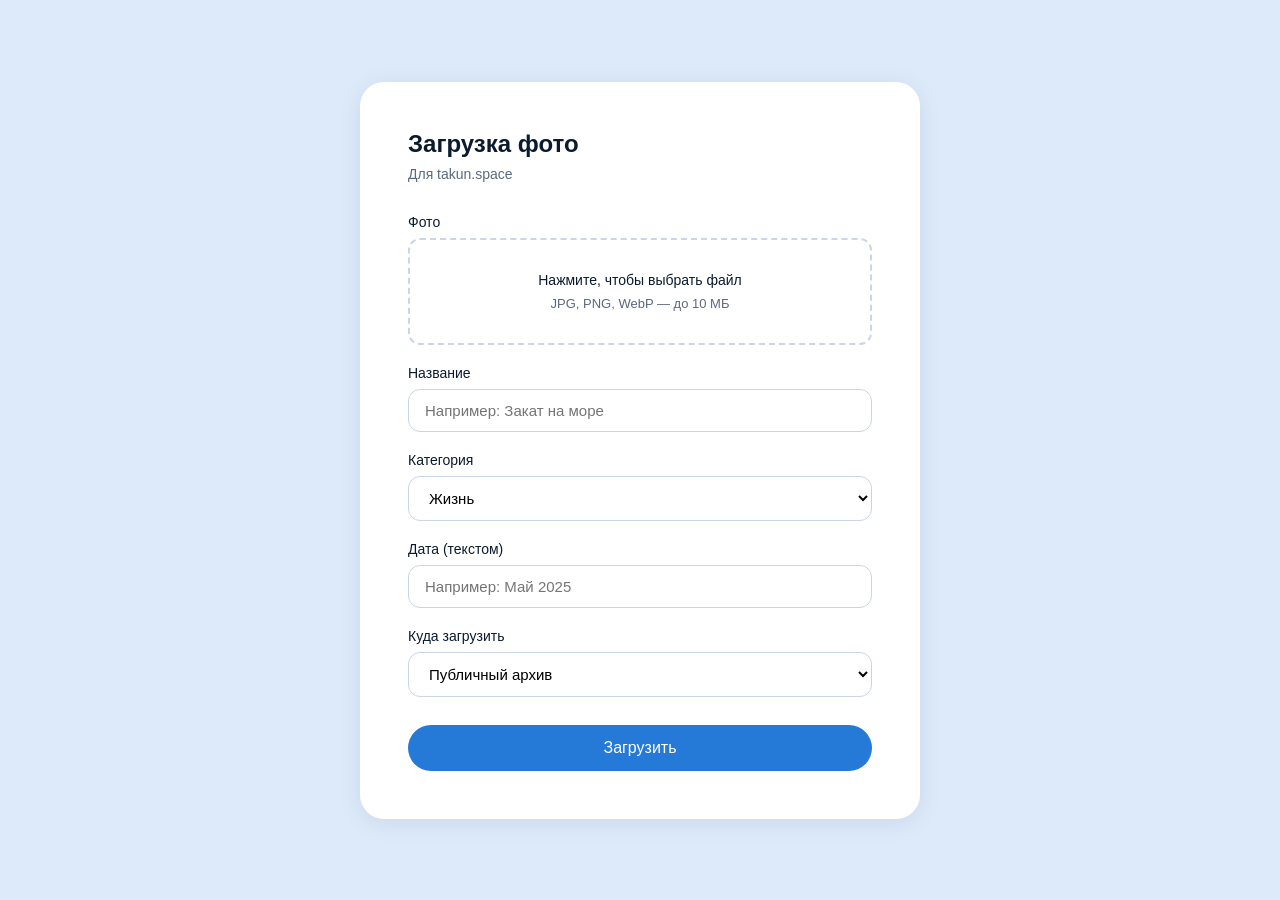
==== admin.html @ 175c50d3 "Add admin upload page" ====
<!DOCTYPE html>
<html lang="ru">
<head>
<meta charset="UTF-8">
<meta name="viewport" content="width=device-width, initial-scale=1.0">
<title>Админка — takun.space</title>
<style>
  * { box-sizing: border-box; margin: 0; padding: 0; }
  body {
    font-family: -apple-system, BlinkMacSystemFont, 'Segoe UI', Roboto, sans-serif;
    background: #dceafa;
    color: #0a1b2e;
    min-height: 100vh;
    display: flex;
    align-items: center;
    justify-content: center;
    padding: 24px;
  }
  .card {
    background: #fff;
    border-radius: 24px;
    padding: 48px;
    max-width: 560px;
    width: 100%;
    box-shadow: 0 4px 24px rgba(10, 27, 46, 0.08);
  }
  h1 { font-size: 24px; margin-bottom: 8px; }
  .subtitle { color: #5a6a7e; font-size: 14px; margin-bottom: 32px; }
  .field { margin-bottom: 20px; }
  label { display: block; font-size: 14px; font-weight: 500; margin-bottom: 8px; }
  input, select, textarea {
    width: 100%;
    padding: 12px 16px;
    border: 1px solid #c9d6e5;
    border-radius: 12px;
    font-size: 15px;
    font-family: inherit;
    background: #fff;
    transition: border-color 0.2s;
  }
  input:focus, select:focus, textarea:focus {
    outline: none;
    border-color: #247ad6;
  }
  textarea { resize: vertical; min-height: 80px; }
  .file-input {
    padding: 32px 24px;
    border: 2px dashed #c9d6e5;
    border-radius: 12px;
    text-align: center;
    cursor: pointer;
    transition: all 0.2s;
    display: block;
  }
  .file-input:hover { border-color: #247ad6; background: #f5faff; }
  .file-input input { display: none; }
  .file-input .selected { color: #247ad6; font-weight: 500; }
  .file-input .hint { color: #5a6a7e; font-size: 13px; margin-top: 8px; }
  button {
    width: 100%;
    padding: 14px;
    background: #247ad6;
    color: #fff;
    border: none;
    border-radius: 100px;
    font-size: 16px;
    font-weight: 500;
    cursor: pointer;
    margin-top: 8px;
    transition: all 0.2s;
  }
  button:hover:not(:disabled) { filter: brightness(1.1); }
  button:disabled { opacity: 0.5; cursor: not-allowed; }
  .status {
    margin-top: 16px;
    padding: 12px 16px;
    border-radius: 12px;
    font-size: 14px;
    display: none;
    line-height: 1.5;
  }
  .status.success { display: block; background: #e6f7ed; color: #1a7a3a; }
  .status.error { display: block; background: #fde8e8; color: #b91c1c; }
  .status.info { display: block; background: #e8f0fa; color: #247ad6; }
</style>
</head>
<body>
<div class="card">
  <h1>Загрузка фото</h1>
  <p class="subtitle">Для takun.space</p>

  <form id="uploadForm">
    <div class="field">
      <label>Фото</label>
      <label class="file-input" for="photo">
        <input type="file" id="photo" accept="image/*" required>
        <span id="fileName">Нажмите, чтобы выбрать файл</span>
        <div class="hint">JPG, PNG, WebP — до 10 МБ</div>
      </label>
    </div>

    <div class="field">
      <label>Название</label>
      <input type="text" id="title" placeholder="Например: Закат на море" required>
    </div>

    <div class="field">
      <label>Категория</label>
      <select id="cat">
        <option value="life">Жизнь</option>
        <option value="work">Работа</option>
        <option value="friends">Друзья</option>
        <option value="travel">Путешествия</option>
      </select>
    </div>

    <div class="field">
      <label>Дата (текстом)</label>
      <input type="text" id="date" placeholder="Например: Май 2025" required>
    </div>

    <div class="field">
      <label>Куда загрузить</label>
      <select id="target">
        <option value="public">Публичный архив</option>
        <option value="private">Приватный раздел</option>
      </select>
    </div>

    <button type="submit" id="submitBtn">Загрузить</button>
    <div class="status" id="status"></div>
  </form>
</div>

<script>
  const fileInput = document.getElementById('photo');
  const fileName = document.getElementById('fileName');
  const form = document.getElementById('uploadForm');
  const submitBtn = document.getElementById('submitBtn');
  const status = document.getElementById('status');

  fileInput.addEventListener('change', () => {
    if (fileInput.files.length > 0) {
      fileName.textContent = fileInput.files[0].name;
      fileName.classList.add('selected');
    }
  });

  form.addEventListener('submit', async (e) => {
    e.preventDefault();
    submitBtn.disabled = true;
    status.className = 'status info';
    status.textContent = 'Загрузка...';

    try {
      const formData = new FormData();
      formData.append('photo', fileInput.files[0]);
      formData.append('title', document.getElementById('title').value);
      formData.append('cat', document.getElementById('cat').value);
      formData.append('date', document.getElementById('date').value);
      formData.append('target', document.getElementById('target').value);

      const res = await fetch('/api/upload', {
        method: 'POST',
        body: formData
      });

      const data = await res.json();

      if (res.ok) {
        status.className = 'status success';
        status.textContent = 'Фото загружено. Обновите страницу архива через минуту.';
        form.reset();
        fileName.textContent = 'Нажмите, чтобы выбрать файл';
        fileName.classList.remove('selected');
      } else {
        status.className = 'status error';
        status.textContent = data.error || 'Ошибка загрузки';
      }
    } catch (err) {
      status.className = 'status error';
      status.textContent = 'Сетевая ошибка: ' + err.message;
    } finally {
      submitBtn.disabled = false;
    }
  });
</script>
</body>
</html>
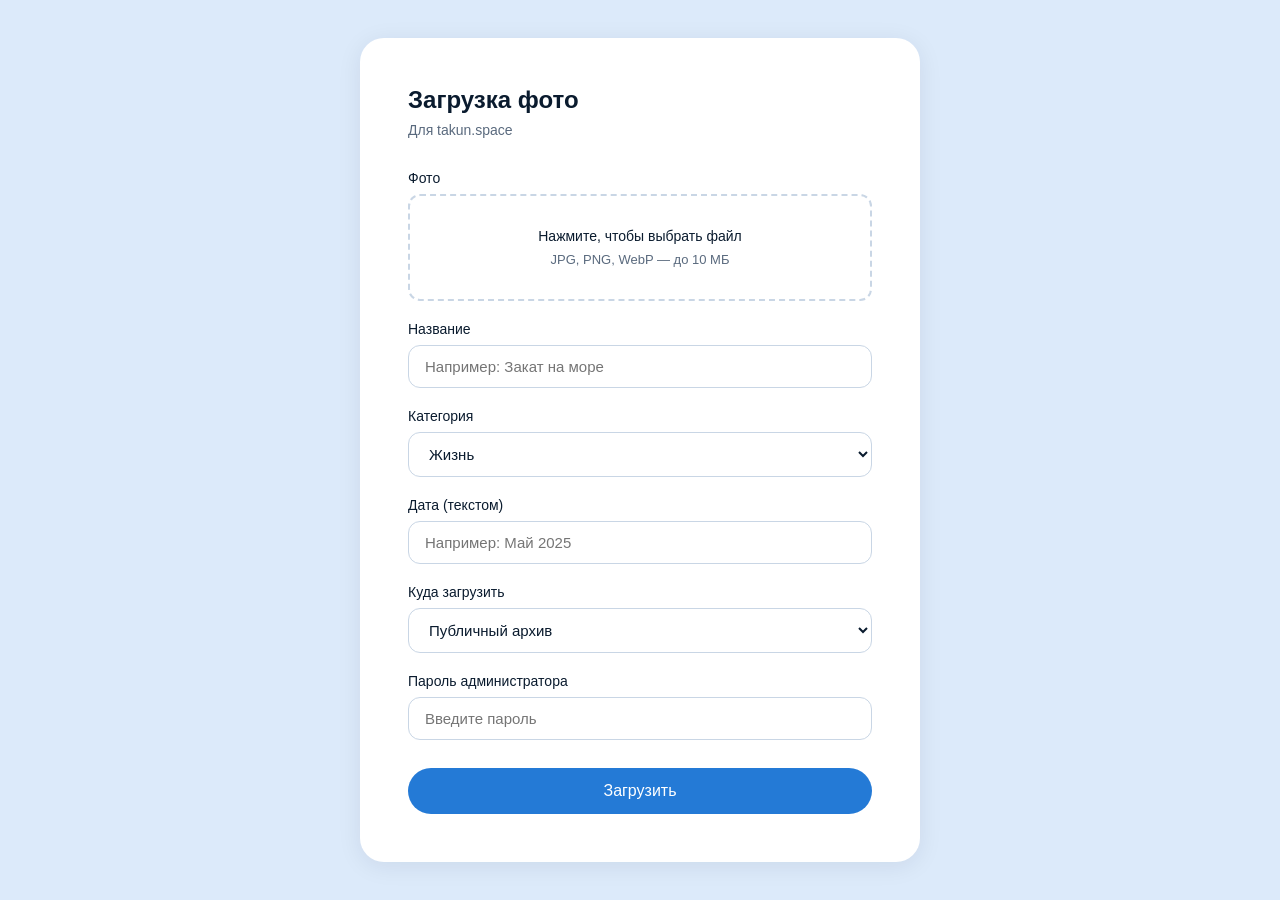
==== commit 27e5ac0c: "Rewrite admin.html with password field" ====
--- a/admin.html
+++ b/admin.html
@@ -6,60 +6,127 @@
 <title>Админка — takun.space</title>
 <style>
   * { box-sizing: border-box; margin: 0; padding: 0; }
+
+  :root {
+    --bg: #dceafa;
+    --card: #ffffff;
+    --text: #0a1b2e;
+    --text-muted: #5a6a7e;
+    --accent: #247ad6;
+    --accent-hover: #1e6ac0;
+    --border: #c9d6e5;
+    --success-bg: #e6f7ed;
+    --success-text: #1a7a3a;
+    --error-bg: #fde8e8;
+    --error-text: #b91c1c;
+    --info-bg: #e8f0fa;
+    --info-text: #247ad6;
+  }
+
   body {
     font-family: -apple-system, BlinkMacSystemFont, 'Segoe UI', Roboto, sans-serif;
-    background: #dceafa;
-    color: #0a1b2e;
+    background: var(--bg);
+    color: var(--text);
     min-height: 100vh;
     display: flex;
     align-items: center;
     justify-content: center;
     padding: 24px;
   }
+
   .card {
-    background: #fff;
+    background: var(--card);
     border-radius: 24px;
     padding: 48px;
     max-width: 560px;
     width: 100%;
     box-shadow: 0 4px 24px rgba(10, 27, 46, 0.08);
   }
-  h1 { font-size: 24px; margin-bottom: 8px; }
-  .subtitle { color: #5a6a7e; font-size: 14px; margin-bottom: 32px; }
-  .field { margin-bottom: 20px; }
-  label { display: block; font-size: 14px; font-weight: 500; margin-bottom: 8px; }
-  input, select, textarea {
+
+  h1 {
+    font-size: 24px;
+    font-weight: 600;
+    margin-bottom: 8px;
+  }
+
+  .subtitle {
+    color: var(--text-muted);
+    font-size: 14px;
+    margin-bottom: 32px;
+  }
+
+  .field {
+    margin-bottom: 20px;
+  }
+
+  label {
+    display: block;
+    font-size: 14px;
+    font-weight: 500;
+    margin-bottom: 8px;
+  }
+
+  input[type="text"],
+  input[type="password"],
+  select {
     width: 100%;
     padding: 12px 16px;
-    border: 1px solid #c9d6e5;
+    border: 1px solid var(--border);
     border-radius: 12px;
     font-size: 15px;
     font-family: inherit;
     background: #fff;
+    color: var(--text);
     transition: border-color 0.2s;
   }
-  input:focus, select:focus, textarea:focus {
+
+  input[type="text"]:focus,
+  input[type="password"]:focus,
+  select:focus {
     outline: none;
-    border-color: #247ad6;
-  }
-  textarea { resize: vertical; min-height: 80px; }
+    border-color: var(--accent);
+  }
+
+  input:disabled,
+  select:disabled {
+    opacity: 0.6;
+    cursor: not-allowed;
+  }
+
   .file-input {
     padding: 32px 24px;
-    border: 2px dashed #c9d6e5;
+    border: 2px dashed var(--border);
     border-radius: 12px;
     text-align: center;
     cursor: pointer;
     transition: all 0.2s;
     display: block;
   }
-  .file-input:hover { border-color: #247ad6; background: #f5faff; }
-  .file-input input { display: none; }
-  .file-input .selected { color: #247ad6; font-weight: 500; }
-  .file-input .hint { color: #5a6a7e; font-size: 13px; margin-top: 8px; }
+
+  .file-input:hover {
+    border-color: var(--accent);
+    background: #f5faff;
+  }
+
+  .file-input input[type="file"] {
+    display: none;
+  }
+
+  .file-input .selected {
+    color: var(--accent);
+    font-weight: 500;
+  }
+
+  .file-input .hint {
+    color: var(--text-muted);
+    font-size: 13px;
+    margin-top: 8px;
+  }
+
   button {
     width: 100%;
     padding: 14px;
-    background: #247ad6;
+    background: var(--accent);
     color: #fff;
     border: none;
     border-radius: 100px;
@@ -69,19 +136,33 @@
     margin-top: 8px;
     transition: all 0.2s;
   }
-  button:hover:not(:disabled) { filter: brightness(1.1); }
-  button:disabled { opacity: 0.5; cursor: not-allowed; }
+
+  button:hover:not(:disabled) {
+    background: var(--accent-hover);
+  }
+
+  button:disabled {
+    opacity: 0.5;
+    cursor: not-allowed;
+  }
+
   .status {
     margin-top: 16px;
     padding: 12px 16px;
     border-radius: 12px;
     font-size: 14px;
+    line-height: 1.5;
     display: none;
-    line-height: 1.5;
-  }
-  .status.success { display: block; background: #e6f7ed; color: #1a7a3a; }
-  .status.error { display: block; background: #fde8e8; color: #b91c1c; }
-  .status.info { display: block; background: #e8f0fa; color: #247ad6; }
+  }
+
+  .status.success { display: block; background: var(--success-bg); color: var(--success-text); }
+  .status.error   { display: block; background: var(--error-bg);   color: var(--error-text); }
+  .status.info    { display: block; background: var(--info-bg);    color: var(--info-text); }
+
+  @media (max-width: 640px) {
+    .card { padding: 32px 24px; }
+    h1 { font-size: 20px; }
+  }
 </style>
 </head>
 <body>
@@ -89,24 +170,24 @@
   <h1>Загрузка фото</h1>
   <p class="subtitle">Для takun.space</p>
 
-  <form id="uploadForm">
-    <div class="field">
-      <label>Фото</label>
+  <form id="uploadForm" novalidate>
+    <div class="field">
+      <label for="photo">Фото</label>
       <label class="file-input" for="photo">
-        <input type="file" id="photo" accept="image/*" required>
+        <input type="file" id="photo" name="photo" accept="image/jpeg,image/png,image/webp" required>
         <span id="fileName">Нажмите, чтобы выбрать файл</span>
         <div class="hint">JPG, PNG, WebP — до 10 МБ</div>
       </label>
     </div>
 
     <div class="field">
-      <label>Название</label>
-      <input type="text" id="title" placeholder="Например: Закат на море" required>
-    </div>
-
-    <div class="field">
-      <label>Категория</label>
-      <select id="cat">
+      <label for="title">Название</label>
+      <input type="text" id="title" name="title" placeholder="Например: Закат на море" required>
+    </div>
+
+    <div class="field">
+      <label for="cat">Категория</label>
+      <select id="cat" name="cat">
         <option value="life">Жизнь</option>
         <option value="work">Работа</option>
         <option value="friends">Друзья</option>
@@ -115,73 +196,140 @@
     </div>
 
     <div class="field">
-      <label>Дата (текстом)</label>
-      <input type="text" id="date" placeholder="Например: Май 2025" required>
-    </div>
-
-    <div class="field">
-      <label>Куда загрузить</label>
-      <select id="target">
+      <label for="date">Дата (текстом)</label>
+      <input type="text" id="date" name="date" placeholder="Например: Май 2025" required>
+    </div>
+
+    <div class="field">
+      <label for="target">Куда загрузить</label>
+      <select id="target" name="target">
         <option value="public">Публичный архив</option>
         <option value="private">Приватный раздел</option>
       </select>
     </div>
 
+    <div class="field">
+      <label for="password">Пароль администратора</label>
+      <input type="password" id="password" name="password" placeholder="Введите пароль" autocomplete="current-password" required>
+    </div>
+
     <button type="submit" id="submitBtn">Загрузить</button>
-    <div class="status" id="status"></div>
+    <div class="status" id="status" role="status" aria-live="polite"></div>
   </form>
 </div>
 
 <script>
+  const form = document.getElementById('uploadForm');
   const fileInput = document.getElementById('photo');
   const fileName = document.getElementById('fileName');
-  const form = document.getElementById('uploadForm');
   const submitBtn = document.getElementById('submitBtn');
   const status = document.getElementById('status');
 
+  const MAX_SIZE = 10 * 1024 * 1024; // 10 МБ
+
+  // Показ имени выбранного файла
   fileInput.addEventListener('change', () => {
     if (fileInput.files.length > 0) {
-      fileName.textContent = fileInput.files[0].name;
+      const f = fileInput.files[0];
+      fileName.textContent = f.name + ' (' + (f.size / 1024).toFixed(0) + ' КБ)';
       fileName.classList.add('selected');
+    } else {
+      fileName.textContent = 'Нажмите, чтобы выбрать файл';
+      fileName.classList.remove('selected');
     }
   });
 
+  // Показ статуса
+  function showStatus(type, text) {
+    status.className = 'status ' + type;
+    status.textContent = text;
+  }
+
+  function clearStatus() {
+    status.className = 'status';
+    status.textContent = '';
+  }
+
+  // Отправка формы
   form.addEventListener('submit', async (e) => {
     e.preventDefault();
+    clearStatus();
+
+    // Валидация
+    if (!fileInput.files || fileInput.files.length === 0) {
+      showStatus('error', 'Выберите файл');
+      return;
+    }
+    const file = fileInput.files[0];
+
+    if (file.size > MAX_SIZE) {
+      showStatus('error', 'Файл больше 10 МБ. Сожмите его и попробуйте снова.');
+      return;
+    }
+
+    const title = document.getElementById('title').value.trim();
+    if (!title) {
+      showStatus('error', 'Введите название');
+      return;
+    }
+
+    const date = document.getElementById('date').value.trim();
+    if (!date) {
+      showStatus('error', 'Введите дату (например: Май 2025)');
+      return;
+    }
+
+    const password = document.getElementById('password').value;
+    if (!password) {
+      showStatus('error', 'Введите пароль администратора');
+      return;
+    }
+
+    // Блокируем форму
     submitBtn.disabled = true;
-    status.className = 'status info';
-    status.textContent = 'Загрузка...';
+    submitBtn.textContent = 'Загрузка...';
+    showStatus('info', 'Отправка файла на сервер...');
 
     try {
       const formData = new FormData();
-      formData.append('photo', fileInput.files[0]);
-      formData.append('title', document.getElementById('title').value);
+      formData.append('photo', file);
+      formData.append('title', title);
       formData.append('cat', document.getElementById('cat').value);
-      formData.append('date', document.getElementById('date').value);
+      formData.append('date', date);
       formData.append('target', document.getElementById('target').value);
+      formData.append('password', password);
 
       const res = await fetch('/api/upload', {
         method: 'POST',
         body: formData
       });
 
-      const data = await res.json();
-
-      if (res.ok) {
-        status.className = 'status success';
-        status.textContent = 'Фото загружено. Обновите страницу архива через минуту.';
+      let data;
+      try {
+        data = await res.json();
+      } catch {
+        data = { error: 'Сервер вернул неожиданный ответ (HTTP ' + res.status + ')' };
+      }
+
+      if (res.ok && data.ok) {
+        showStatus(
+          'success',
+          'Фото загружено: ' + data.filename +
+          '. Автор: ' + (data.uploaded_by || 'admin') +
+          '. Через минуту оно появится в архиве.'
+        );
+        // Сбрасываем форму
         form.reset();
         fileName.textContent = 'Нажмите, чтобы выбрать файл';
         fileName.classList.remove('selected');
       } else {
-        status.className = 'status error';
-        status.textContent = data.error || 'Ошибка загрузки';
+        showStatus('error', data.error || 'Ошибка загрузки (HTTP ' + res.status + ')');
       }
     } catch (err) {
-      status.className = 'status error';
-      status.textContent = 'Сетевая ошибка: ' + err.message;
+      showStatus('error', 'Сетевая ошибка: ' + err.message);
     } finally {
       submitBtn.disabled = false;
+      submitBtn.textContent = 'Загрузить';
     }
   });
 </script>
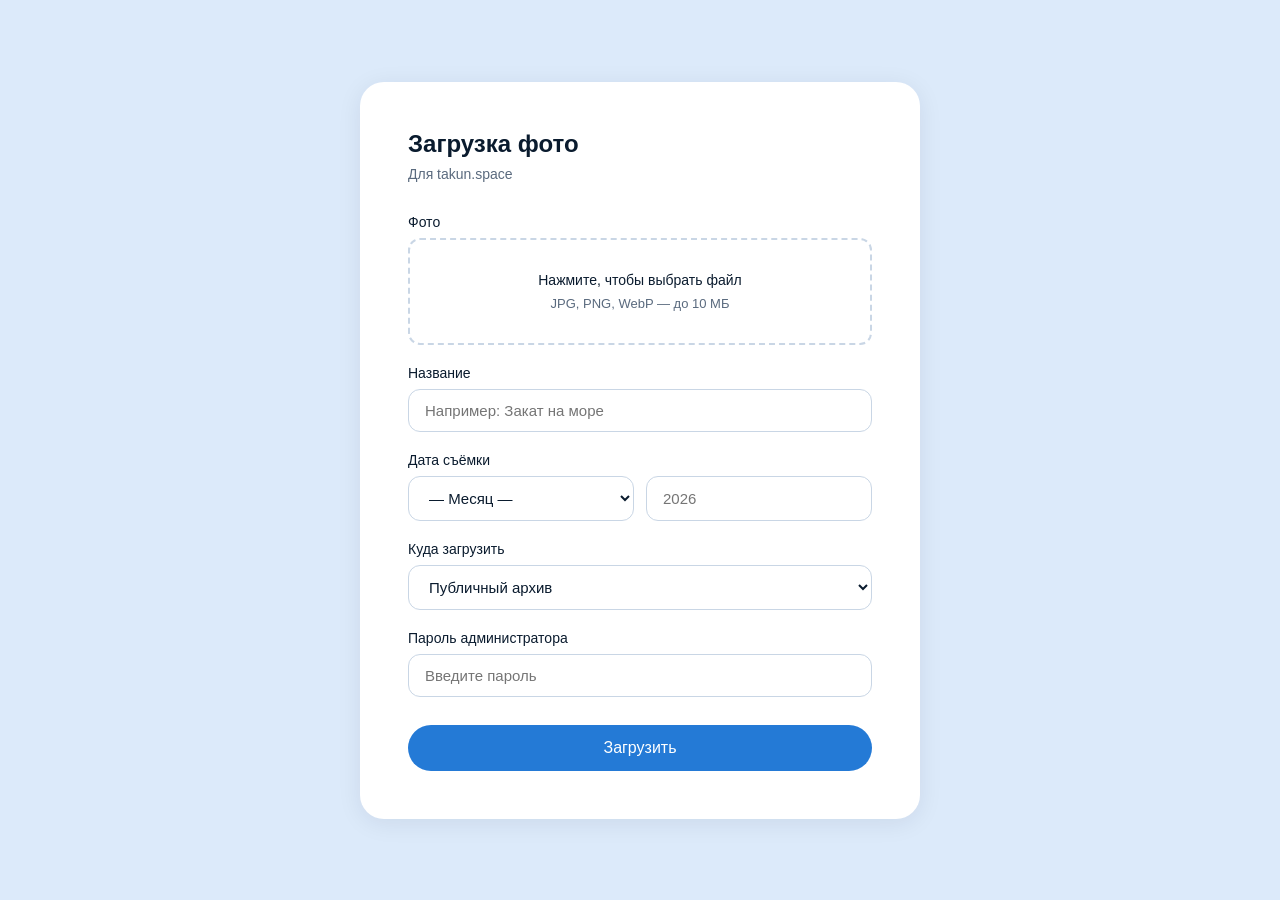
==== commit 36bfbf44: "Update admin.html" ====
--- a/admin.html
+++ b/admin.html
@@ -6,163 +6,56 @@
 <title>Админка — takun.space</title>
 <style>
   * { box-sizing: border-box; margin: 0; padding: 0; }
-
   :root {
-    --bg: #dceafa;
-    --card: #ffffff;
-    --text: #0a1b2e;
-    --text-muted: #5a6a7e;
-    --accent: #247ad6;
-    --accent-hover: #1e6ac0;
-    --border: #c9d6e5;
-    --success-bg: #e6f7ed;
-    --success-text: #1a7a3a;
-    --error-bg: #fde8e8;
-    --error-text: #b91c1c;
-    --info-bg: #e8f0fa;
-    --info-text: #247ad6;
-  }
-
+    --bg: #dceafa; --card: #ffffff; --text: #0a1b2e; --text-muted: #5a6a7e;
+    --accent: #247ad6; --accent-hover: #1e6ac0; --border: #c9d6e5;
+    --success-bg: #e6f7ed; --success-text: #1a7a3a;
+    --error-bg: #fde8e8; --error-text: #b91c1c;
+    --info-bg: #e8f0fa; --info-text: #247ad6;
+  }
   body {
     font-family: -apple-system, BlinkMacSystemFont, 'Segoe UI', Roboto, sans-serif;
-    background: var(--bg);
-    color: var(--text);
-    min-height: 100vh;
-    display: flex;
-    align-items: center;
-    justify-content: center;
-    padding: 24px;
-  }
-
+    background: var(--bg); color: var(--text); min-height: 100vh;
+    display: flex; align-items: center; justify-content: center; padding: 24px;
+  }
   .card {
-    background: var(--card);
-    border-radius: 24px;
-    padding: 48px;
-    max-width: 560px;
-    width: 100%;
-    box-shadow: 0 4px 24px rgba(10, 27, 46, 0.08);
-  }
-
-  h1 {
-    font-size: 24px;
-    font-weight: 600;
-    margin-bottom: 8px;
-  }
-
-  .subtitle {
-    color: var(--text-muted);
-    font-size: 14px;
-    margin-bottom: 32px;
-  }
-
-  .field {
-    margin-bottom: 20px;
-  }
-
-  label {
-    display: block;
-    font-size: 14px;
-    font-weight: 500;
-    margin-bottom: 8px;
-  }
-
-  input[type="text"],
-  input[type="password"],
-  select {
-    width: 100%;
-    padding: 12px 16px;
-    border: 1px solid var(--border);
-    border-radius: 12px;
-    font-size: 15px;
-    font-family: inherit;
-    background: #fff;
-    color: var(--text);
-    transition: border-color 0.2s;
-  }
-
-  input[type="text"]:focus,
-  input[type="password"]:focus,
-  select:focus {
-    outline: none;
-    border-color: var(--accent);
-  }
-
-  input:disabled,
-  select:disabled {
-    opacity: 0.6;
-    cursor: not-allowed;
-  }
-
+    background: var(--card); border-radius: 24px; padding: 48px;
+    max-width: 560px; width: 100%; box-shadow: 0 4px 24px rgba(10, 27, 46, 0.08);
+  }
+  h1 { font-size: 24px; font-weight: 600; margin-bottom: 8px; }
+  .subtitle { color: var(--text-muted); font-size: 14px; margin-bottom: 32px; }
+  .field { margin-bottom: 20px; }
+  label { display: block; font-size: 14px; font-weight: 500; margin-bottom: 8px; }
+  input[type="text"], input[type="password"], input[type="number"], select {
+    width: 100%; padding: 12px 16px; border: 1px solid var(--border);
+    border-radius: 12px; font-size: 15px; font-family: inherit;
+    background: #fff; color: var(--text); transition: border-color 0.2s;
+  }
+  input:focus, select:focus { outline: none; border-color: var(--accent); }
+  .row { display: grid; grid-template-columns: 1fr 1fr; gap: 12px; }
   .file-input {
-    padding: 32px 24px;
-    border: 2px dashed var(--border);
-    border-radius: 12px;
-    text-align: center;
-    cursor: pointer;
-    transition: all 0.2s;
-    display: block;
-  }
-
-  .file-input:hover {
-    border-color: var(--accent);
-    background: #f5faff;
-  }
-
-  .file-input input[type="file"] {
-    display: none;
-  }
-
-  .file-input .selected {
-    color: var(--accent);
-    font-weight: 500;
-  }
-
-  .file-input .hint {
-    color: var(--text-muted);
-    font-size: 13px;
-    margin-top: 8px;
-  }
-
+    padding: 32px 24px; border: 2px dashed var(--border); border-radius: 12px;
+    text-align: center; cursor: pointer; transition: all 0.2s; display: block;
+  }
+  .file-input:hover { border-color: var(--accent); background: #f5faff; }
+  .file-input input[type="file"] { display: none; }
+  .file-input .selected { color: var(--accent); font-weight: 500; }
+  .file-input .hint { color: var(--text-muted); font-size: 13px; margin-top: 8px; }
   button {
-    width: 100%;
-    padding: 14px;
-    background: var(--accent);
-    color: #fff;
-    border: none;
-    border-radius: 100px;
-    font-size: 16px;
-    font-weight: 500;
-    cursor: pointer;
-    margin-top: 8px;
-    transition: all 0.2s;
-  }
-
-  button:hover:not(:disabled) {
-    background: var(--accent-hover);
-  }
-
-  button:disabled {
-    opacity: 0.5;
-    cursor: not-allowed;
-  }
-
+    width: 100%; padding: 14px; background: var(--accent); color: #fff;
+    border: none; border-radius: 100px; font-size: 16px; font-weight: 500;
+    cursor: pointer; margin-top: 8px; transition: all 0.2s;
+  }
+  button:hover:not(:disabled) { background: var(--accent-hover); }
+  button:disabled { opacity: 0.5; cursor: not-allowed; }
   .status {
-    margin-top: 16px;
-    padding: 12px 16px;
-    border-radius: 12px;
-    font-size: 14px;
-    line-height: 1.5;
-    display: none;
-  }
-
+    margin-top: 16px; padding: 12px 16px; border-radius: 12px;
+    font-size: 14px; line-height: 1.5; display: none;
+  }
   .status.success { display: block; background: var(--success-bg); color: var(--success-text); }
   .status.error   { display: block; background: var(--error-bg);   color: var(--error-text); }
   .status.info    { display: block; background: var(--info-bg);    color: var(--info-text); }
-
-  @media (max-width: 640px) {
-    .card { padding: 32px 24px; }
-    h1 { font-size: 20px; }
-  }
+  @media (max-width: 640px) { .card { padding: 32px 24px; } h1 { font-size: 20px; } .row { grid-template-columns: 1fr; } }
 </style>
 </head>
 <body>
@@ -174,7 +67,7 @@
     <div class="field">
       <label for="photo">Фото</label>
       <label class="file-input" for="photo">
-        <input type="file" id="photo" name="photo" accept="image/jpeg,image/png,image/webp" required>
+        <input type="file" id="photo" accept="image/jpeg,image/png,image/webp" required>
         <span id="fileName">Нажмите, чтобы выбрать файл</span>
         <div class="hint">JPG, PNG, WebP — до 10 МБ</div>
       </label>
@@ -182,27 +75,34 @@
 
     <div class="field">
       <label for="title">Название</label>
-      <input type="text" id="title" name="title" placeholder="Например: Закат на море" required>
-    </div>
-
-    <div class="field">
-      <label for="cat">Категория</label>
-      <select id="cat" name="cat">
-        <option value="life">Жизнь</option>
-        <option value="work">Работа</option>
-        <option value="friends">Друзья</option>
-        <option value="travel">Путешествия</option>
-      </select>
-    </div>
-
-    <div class="field">
-      <label for="date">Дата (текстом)</label>
-      <input type="text" id="date" name="date" placeholder="Например: Май 2025" required>
+      <input type="text" id="title" placeholder="Например: Закат на море" required>
+    </div>
+
+    <div class="field">
+      <label>Дата съёмки</label>
+      <div class="row">
+        <select id="month" required>
+          <option value="">— Месяц —</option>
+          <option value="Январь">Январь</option>
+          <option value="Февраль">Февраль</option>
+          <option value="Март">Март</option>
+          <option value="Апрель">Апрель</option>
+          <option value="Май">Май</option>
+          <option value="Июнь">Июнь</option>
+          <option value="Июль">Июль</option>
+          <option value="Август">Август</option>
+          <option value="Сентябрь">Сентябрь</option>
+          <option value="Октябрь">Октябрь</option>
+          <option value="Ноябрь">Ноябрь</option>
+          <option value="Декабрь">Декабрь</option>
+        </select>
+        <input type="number" id="year" min="2000" max="2100" placeholder="2026" required>
+      </div>
     </div>
 
     <div class="field">
       <label for="target">Куда загрузить</label>
-      <select id="target" name="target">
+      <select id="target">
         <option value="public">Публичный архив</option>
         <option value="private">Приватный раздел</option>
       </select>
@@ -210,7 +110,7 @@
 
     <div class="field">
       <label for="password">Пароль администратора</label>
-      <input type="password" id="password" name="password" placeholder="Введите пароль" autocomplete="current-password" required>
+      <input type="password" id="password" placeholder="Введите пароль" autocomplete="current-password" required>
     </div>
 
     <button type="submit" id="submitBtn">Загрузить</button>
@@ -225,9 +125,8 @@
   const submitBtn = document.getElementById('submitBtn');
   const status = document.getElementById('status');
 
-  const MAX_SIZE = 10 * 1024 * 1024; // 10 МБ
-
-  // Показ имени выбранного файла
+  const MAX_SIZE = 10 * 1024 * 1024;
+
   fileInput.addEventListener('change', () => {
     if (fileInput.files.length > 0) {
       const f = fileInput.files[0];
@@ -239,53 +138,40 @@
     }
   });
 
-  // Показ статуса
   function showStatus(type, text) {
     status.className = 'status ' + type;
     status.textContent = text;
   }
-
-  function clearStatus() {
-    status.className = 'status';
-    status.textContent = '';
-  }
-
-  // Отправка формы
+  function clearStatus() { status.className = 'status'; status.textContent = ''; }
+
   form.addEventListener('submit', async (e) => {
     e.preventDefault();
     clearStatus();
 
-    // Валидация
     if (!fileInput.files || fileInput.files.length === 0) {
-      showStatus('error', 'Выберите файл');
-      return;
+      showStatus('error', 'Выберите файл'); return;
     }
     const file = fileInput.files[0];
-
     if (file.size > MAX_SIZE) {
-      showStatus('error', 'Файл больше 10 МБ. Сожмите его и попробуйте снова.');
-      return;
+      showStatus('error', 'Файл больше 10 МБ.'); return;
     }
 
     const title = document.getElementById('title').value.trim();
-    if (!title) {
-      showStatus('error', 'Введите название');
-      return;
-    }
-
-    const date = document.getElementById('date').value.trim();
-    if (!date) {
-      showStatus('error', 'Введите дату (например: Май 2025)');
-      return;
+    if (!title) { showStatus('error', 'Введите название'); return; }
+
+    const month = document.getElementById('month').value;
+    if (!month) { showStatus('error', 'Выберите месяц'); return; }
+
+    const year = document.getElementById('year').value.trim();
+    if (!year || year.length !== 4) {
+      showStatus('error', 'Введите год (4 цифры)'); return;
     }
 
     const password = document.getElementById('password').value;
-    if (!password) {
-      showStatus('error', 'Введите пароль администратора');
-      return;
-    }
-
-    // Блокируем форму
+    if (!password) { showStatus('error', 'Введите пароль'); return; }
+
+    const date = `${month} ${year}`;
+
     submitBtn.disabled = true;
     submitBtn.textContent = 'Загрузка...';
     showStatus('info', 'Отправка файла на сервер...');
@@ -294,36 +180,27 @@
       const formData = new FormData();
       formData.append('photo', file);
       formData.append('title', title);
-      formData.append('cat', document.getElementById('cat').value);
+      formData.append('cat', 'life');
       formData.append('date', date);
       formData.append('target', document.getElementById('target').value);
       formData.append('password', password);
 
-      const res = await fetch('/api/upload', {
-        method: 'POST',
-        body: formData
-      });
+      const res = await fetch('/api/upload', { method: 'POST', body: formData });
 
       let data;
-      try {
-        data = await res.json();
-      } catch {
-        data = { error: 'Сервер вернул неожиданный ответ (HTTP ' + res.status + ')' };
-      }
+      try { data = await res.json(); }
+      catch { data = { error: 'HTTP ' + res.status }; }
 
       if (res.ok && data.ok) {
-        showStatus(
-          'success',
+        showStatus('success',
           'Фото загружено: ' + data.filename +
           '. Автор: ' + (data.uploaded_by || 'admin') +
-          '. Через минуту оно появится в архиве.'
-        );
-        // Сбрасываем форму
+          '. Через минуту оно появится в архиве.');
         form.reset();
         fileName.textContent = 'Нажмите, чтобы выбрать файл';
         fileName.classList.remove('selected');
       } else {
-        showStatus('error', data.error || 'Ошибка загрузки (HTTP ' + res.status + ')');
+        showStatus('error', data.error || 'Ошибка (HTTP ' + res.status + ')');
       }
     } catch (err) {
       showStatus('error', 'Сетевая ошибка: ' + err.message);
